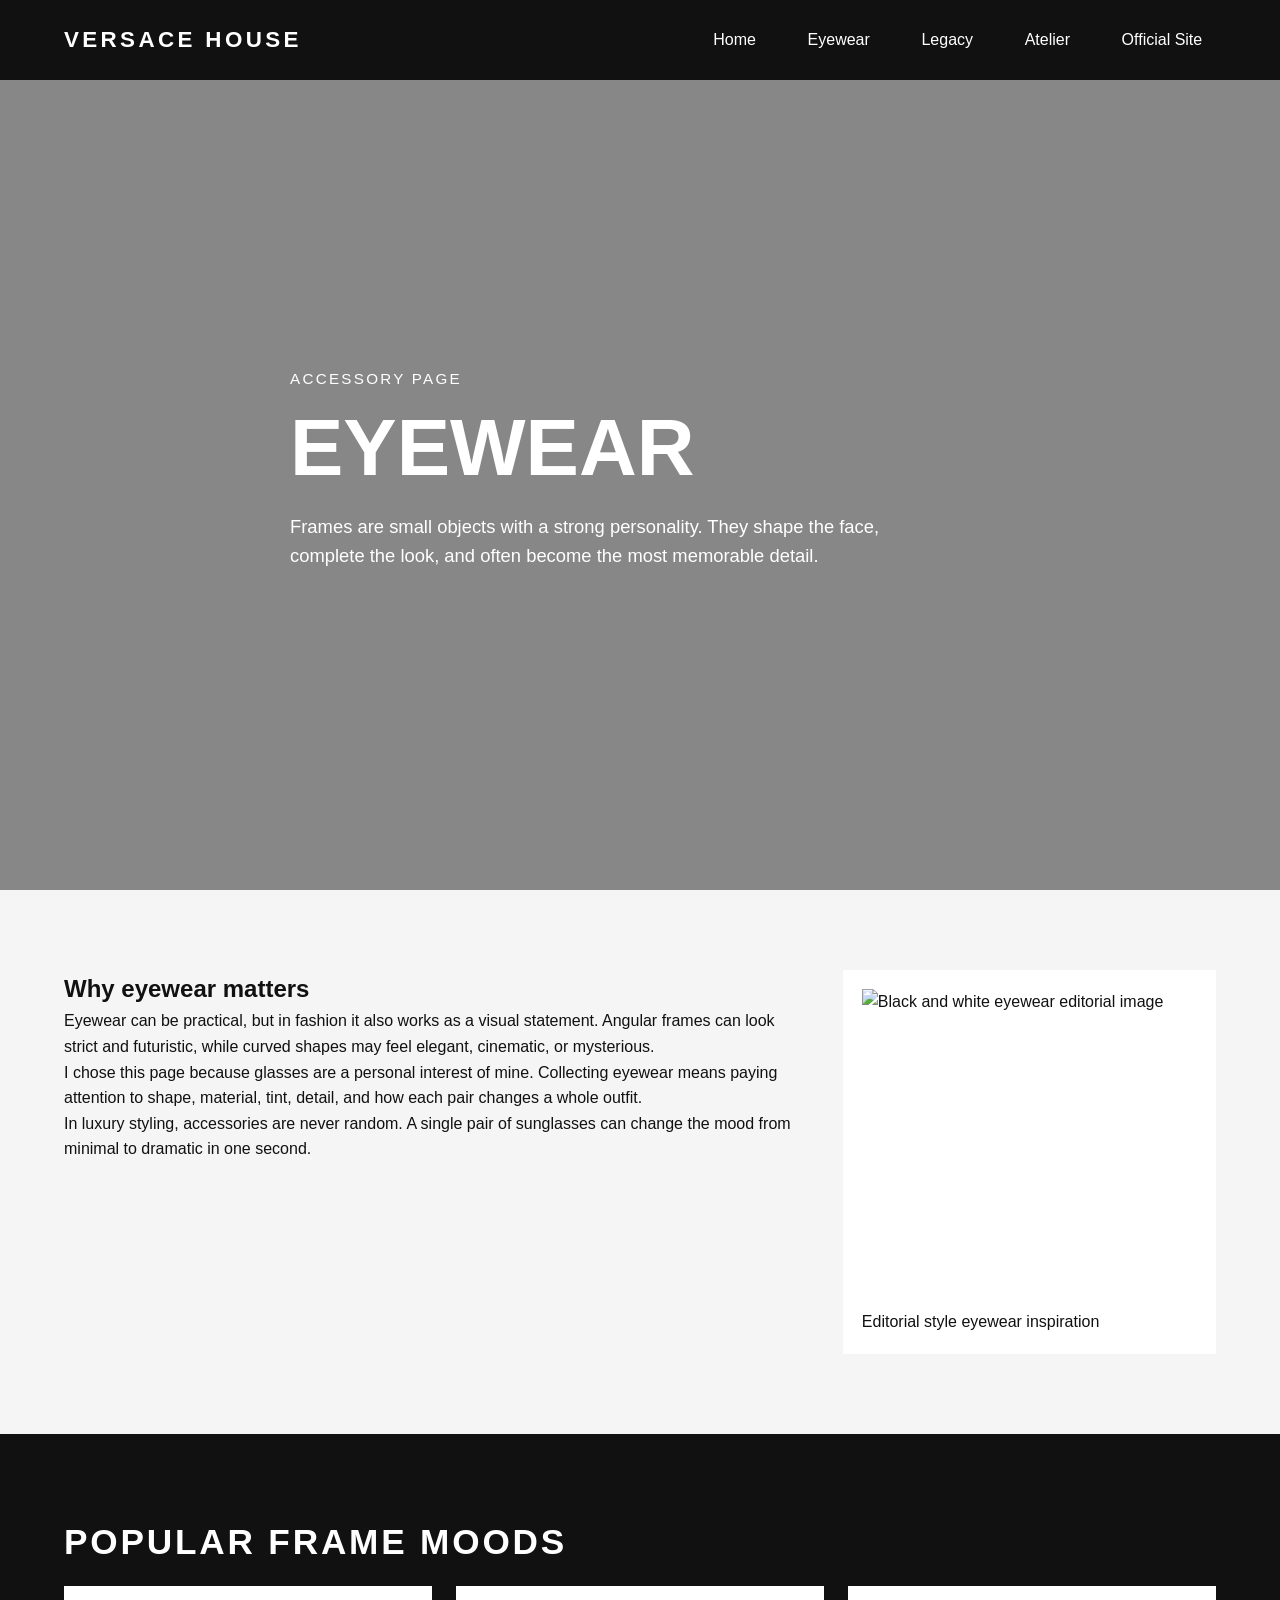
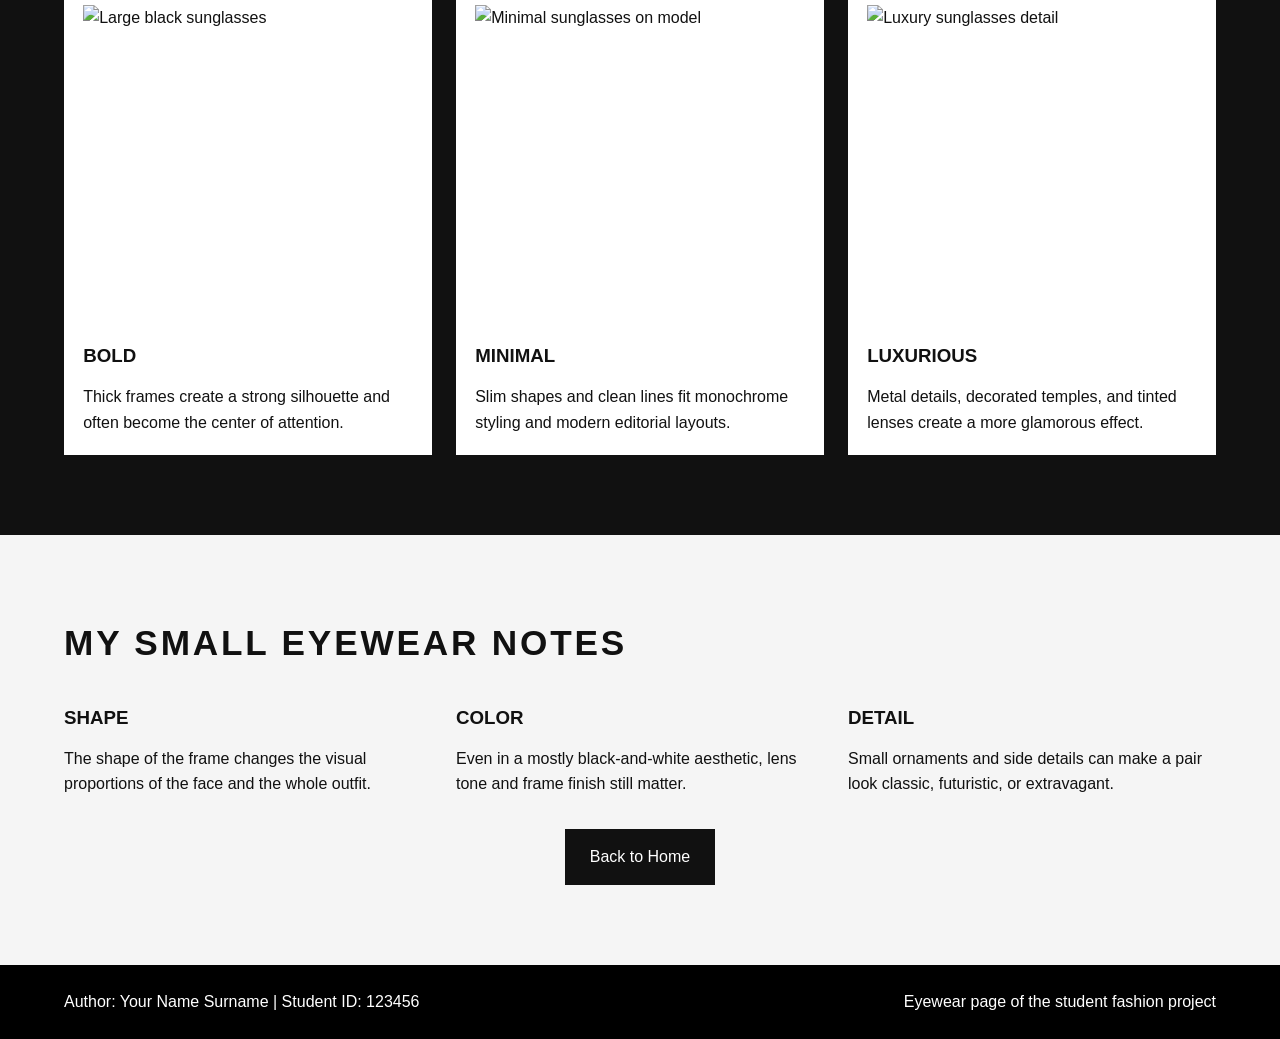
==== accessories.html @ 0a2e38f7 "Rename eyewear.html to accessories.html" ====
<!DOCTYPE html>
<html lang="en">
<head>
  <meta charset="UTF-8">
  <meta name="viewport" content="width=device-width, initial-scale=1.0">
  <title>Versace House | Eyewear</title>
  <link rel="stylesheet" href="style.css">
</head>
<body>
  <header class="site-header">
    <div class="container header-row">
      <a href="index.html" class="logo">VERSACE HOUSE</a>
      <button class="menu-btn" id="menuBtn">Menu</button>
      <nav class="main-nav" id="mainNav">
        <a href="index.html">Home</a>
        <a href="eyewear.html">Eyewear</a>
        <a href="legacy.html">Legacy</a>
        <a href="atelier.html">Atelier</a>
        <a href="[versace.com](https://www.versace.com/)" target="_blank" rel="noopener noreferrer">Official Site</a>
      </nav>
    </div>
  </header>
  <main>
    <section class="sub-hero hero-eyewear">
      <div class="overlay"></div>
      <div class="container hero-content">
        <p class="hero-kicker">Accessory Page</p>
        <h1>Eyewear</h1>
        <p class="hero-text">
          Frames are small objects with a strong personality. They shape the face,
          complete the look, and often become the most memorable detail.
        </p>
      </div>
    </section>
    <section class="section">
      <div class="container two-columns">
        <article>
          <h2>Why eyewear matters</h2>
          <p>
            Eyewear can be practical, but in fashion it also works as a visual statement.
            Angular frames can look strict and futuristic, while curved shapes may feel elegant,
            cinematic, or mysterious.
          </p>
          <p>
            I chose this page because glasses are a personal interest of mine.
            Collecting eyewear means paying attention to shape, material, tint,
            detail, and how each pair changes a whole outfit.
          </p>
          <p>
            In luxury styling, accessories are never random. A single pair of sunglasses can
            change the mood from minimal to dramatic in one second.
          </p>
        </article>
        <figure class="side-image">
          <img src="images/eyewear-main.jpg" alt="Black and white eyewear editorial image">
          <figcaption>Editorial style eyewear inspiration</figcaption>
        </figure>
      </div>
    </section>
    <section class="section dark-section">
      <div class="container">
        <h2 class="section-title">Popular frame moods</h2>
        <div class="cards-grid">
          <article class="card">
            <img src="images/sunglasses-local.jpg" alt="Large black sunglasses">
            <h3>Bold</h3>
            <p>
              Thick frames create a strong silhouette and often become the center of attention.
            </p>
          </article>
          <article class="card">
            <img src="[images.unsplash.com](https://images.unsplash.com/photo-1577803645773-f96470509666?auto=format&fit=crop&w=900&q=80)" alt="Minimal sunglasses on model">
            <h3>Minimal</h3>
            <p>
              Slim shapes and clean lines fit monochrome styling and modern editorial layouts.
            </p>
          </article>
          <article class="card">
            <img src="[images.unsplash.com](https://images.unsplash.com/photo-1511499767150-a48a237f0083?auto=format&fit=crop&w=900&q=80)" alt="Luxury sunglasses detail">
            <h3>Luxurious</h3>
            <p>
              Metal details, decorated temples, and tinted lenses create a more glamorous effect.
            </p>
          </article>
        </div>
      </div>
    </section>
    <section class="section">
      <div class="container">
        <h2 class="section-title">My small eyewear notes</h2>
        <div class="three-columns">
          <article>
            <h3>Shape</h3>
            <p>
              The shape of the frame changes the visual proportions of the face and the whole outfit.
            </p>
          </article>
          <article>
            <h3>Color</h3>
            <p>
              Even in a mostly black-and-white aesthetic, lens tone and frame finish still matter.
            </p>
          </article>
          <article>
            <h3>Detail</h3>
            <p>
              Small ornaments and side details can make a pair look classic, futuristic, or extravagant.
            </p>
          </article>
        </div>
        <div class="center-box">
          <a href="index.html" class="btn">Back to Home</a>
        </div>
      </div>
    </section>
  </main>
  <footer class="site-footer">
    <div class="container footer-row">
      <p>Author: Your Name Surname | Student ID: 123456</p>
      <p>Eyewear page of the student fashion project</p>
    </div>
  </footer>
  <script src="script.js"></script>
</body>
</html>
---- style.css ----
/* ===== BASIC RESET ===== */
* {
  box-sizing: border-box;
  margin: 0;
  padding: 0;
}
html {
  scroll-behavior: smooth;
}
body {
  font-family: Arial, Helvetica, sans-serif;
  background-color: #f5f5f5;
  color: #111111;
  line-height: 1.6;
}
/* ===== GENERAL ===== */
.container {
  width: 90%;
  max-width: 1400px;
  margin: 0 auto;
}
.section {
  padding: 5rem 0;
}
.section-title {
  font-size: 2.2rem;
  margin-bottom: 1rem;
  text-transform: uppercase;
  letter-spacing: 0.08em;
}
.section-intro {
  max-width: 800px;
  margin-bottom: 2rem;
  color: #444444;
}
.small-text {
  font-size: 0.95rem;
  color: #555555;
}
img {
  width: 100%;
  display: block;
}
a {
  text-decoration: none;
  color: inherit;
}
ul.simple-list {
  margin-top: 1rem;
  margin-left: 1.5rem;
}
ul.simple-list li {
  margin-bottom: 0.5rem;
}
/* ===== HEADER ===== */
.site-header {
  background-color: #111111;
  color: #ffffff;
  position: sticky;
  top: 0;
  z-index: 1000;
}
.header-row {
  min-height: 80px;
  display: flex;
  justify-content: space-between;
  align-items: center;
  gap: 2rem;
}
.logo {
  font-size: 1.4rem;
  font-weight: bold;
  letter-spacing: 0.15em;
}
.main-nav {
  display: flex;
  gap: 1.5rem;
  align-items: center;
}
.main-nav a {
  padding: 0.5rem 0.8rem;
  border: 1px solid transparent;
  transition: all 0.3s ease;
}
.main-nav a:hover {
  border-color: #ffffff;
  background-color: #ffffff;
  color: #111111;
}
.menu-btn {
  display: none;
  background-color: #ffffff;
  color: #111111;
  border: none;
  padding: 0.7rem 1rem;
  cursor: pointer;
  font-weight: bold;
}
/* ===== HERO ===== */
.hero,
.sub-hero {
  position: relative;
  min-height: 90vh;
  background-position: center;
  background-size: cover;
  display: flex;
  align-items: center;
  overflow: hidden;
}
.hero-home {
  background-image: url("images/hero-main.jpg");
}
.hero-eyewear {
  background-image: url("images/eyewear-main.jpg");
}
.hero-legacy {
  background-image: url("images/legacy-main.jpg");
}
.hero-atelier {
  background-image: url("images/atelier-main.jpg");
}
.overlay {
  position: absolute;
  inset: 0;
  background-color: rgba(0, 0, 0, 0.45);
}
.hero-content {
  position: relative;
  z-index: 2;
  color: #ffffff;
  max-width: 700px;
  animation: fadeUp 1.3s ease;
}
.hero-kicker {
  text-transform: uppercase;
  letter-spacing: 0.15em;
  margin-bottom: 1rem;
  font-size: 0.95rem;
}
.hero h1,
.sub-hero h1 {
  font-size: 5rem;
  line-height: 1;
  text-transform: uppercase;
  margin-bottom: 1.5rem;
}
.hero-text {
  font-size: 1.15rem;
  max-width: 600px;
  margin-bottom: 2rem;
}
.hero-buttons {
  display: flex;
  flex-wrap: wrap;
  gap: 1rem;
}
/* ===== BUTTONS ===== */
.btn {
  display: inline-block;
  padding: 0.9rem 1.5rem;
  background-color: #111111;
  color: #ffffff;
  border: 1px solid #111111;
  transition: all 0.35s ease;
}
.btn:hover {
  background-color: #ffffff;
  color: #111111;
  transform: translateY(-3px);
  box-shadow: 0 12px 20px rgba(0, 0, 0, 0.15);
}
.btn-outline {
  background-color: transparent;
  border: 1px solid #ffffff;
}
.btn-outline:hover {
  background-color: #ffffff;
  color: #111111;
}
.text-link {
  display: inline-block;
  margin-top: 1rem;
  font-weight: bold;
  border-bottom: 1px solid #111111;
  transition: all 0.3s ease;
}
.text-link:hover {
  opacity: 0.7;
}
/* ===== LAYOUTS ===== */
.two-columns {
  display: grid;
  grid-template-columns: 2fr 1fr;
  gap: 2rem;
  align-items: start;
}
.three-columns {
  display: grid;
  grid-template-columns: repeat(3, 1fr);
  gap: 1.5rem;
}
.cards-grid {
  display: grid;
  grid-template-columns: repeat(3, 1fr);
  gap: 1.5rem;
}
.image-demo-grid {
  display: grid;
  grid-template-columns: 1fr 1fr;
  gap: 1rem;
}
.gallery-grid {
  display: grid;
  grid-template-columns: repeat(4, 1fr);
  gap: 1rem;
}
.card,
.quote-box,
.timeline-item,
.side-image,
.image-demo-grid figure {
  background-color: #ffffff;
  padding: 1.2rem;
}
.card img,
.side-image img,
.gallery-grid img,
.image-demo-grid img {
  height: 320px;
  object-fit: cover;
}
.card h3,
.three-columns h3,
.timeline-item h3 {
  margin: 1rem 0 0.8rem 0;
  text-transform: uppercase;
}
.timeline-like {
  display: grid;
  grid-template-columns: repeat(3, 1fr);
  gap: 1.5rem;
  margin-top: 2rem;
}
.center-box {
  margin-top: 2rem;
  text-align: center;
}
.dark-section {
  background-color: #111111;
  color: #ffffff;
}
.dark-section .card {
  color: #111111;
}
.dark-section .section-intro {
  color: #dddddd;
}
/* ===== SVG ===== */
.svg-wrap {
  margin-top: 2rem;
  background-color: #ffffff;
  padding: 1rem;
}
.fashion-svg {
  width: 100%;
  height: auto;
}
.svg-stroke {
  fill: none;
  stroke: #111111;
  stroke-width: 3;
}
.svg-fill {
  fill: #111111;
  stroke: #111111;
  stroke-width: 2;
}
.svg-text {
  font-size: 2rem;
  font-weight: bold;
  letter-spacing: 0.3em;
  fill: #111111;
}
/* ===== MAP ===== */
.map-box {
  margin-top: 2rem;
}
.map-image {
  max-width: 100%;
  border: 4px solid #ffffff;
}
/* ===== FOOTER ===== */
.site-footer {
  background-color: #000000;
  color: #ffffff;
  padding: 1.5rem 0;
}
.footer-row {
  display: flex;
  justify-content: space-between;
  gap: 1rem;
  flex-wrap: wrap;
}
/* ===== SIMPLE ANIMATION ===== */
@keyframes fadeUp {
  from {
    opacity: 0;
    transform: translateY(30px);
  }
  to {
    opacity: 1;
    transform: translateY(0);
  }
}
/* ===== RESPONSIVE ===== */
@media (max-width: 900px) {
  .two-columns,
  .three-columns,
  .cards-grid,
  .timeline-like,
  .gallery-grid,
  .image-demo-grid {
    grid-template-columns: 1fr 1fr;
  }
  .hero h1,
  .sub-hero h1 {
    font-size: 3.5rem;
  }
}
@media (max-width: 768px) {
  .menu-btn {
    display: block;
  }
  .main-nav {
    display: none;
    width: 100%;
    flex-direction: column;
    align-items: flex-start;
    padding-bottom: 1rem;
  }
  .main-nav.show {
    display: flex;
  }
  .header-row {
    flex-wrap: wrap;
    padding: 1rem 0;
  }
  .two-columns,
  .three-columns,
  .cards-grid,
  .timeline-like,
  .gallery-grid,
  .image-demo-grid {
    grid-template-columns: 1fr;
  }
  .hero,
  .sub-hero {
    min-height: 75vh;
  }
  .hero h1,
  .sub-hero h1 {
    font-size: 2.7rem;
  }
  .section {
    padding: 3.5rem 0;
  }
}
@media (min-width: 1600px) {
  body {
    font-size: 1.1rem;
  }
  .hero h1,
  .sub-hero h1 {
    font-size: 6rem;
  }
  .card img,
  .side-image img,
  .gallery-grid img,
  .image-demo-grid img {
    height: 380px;
  }
}
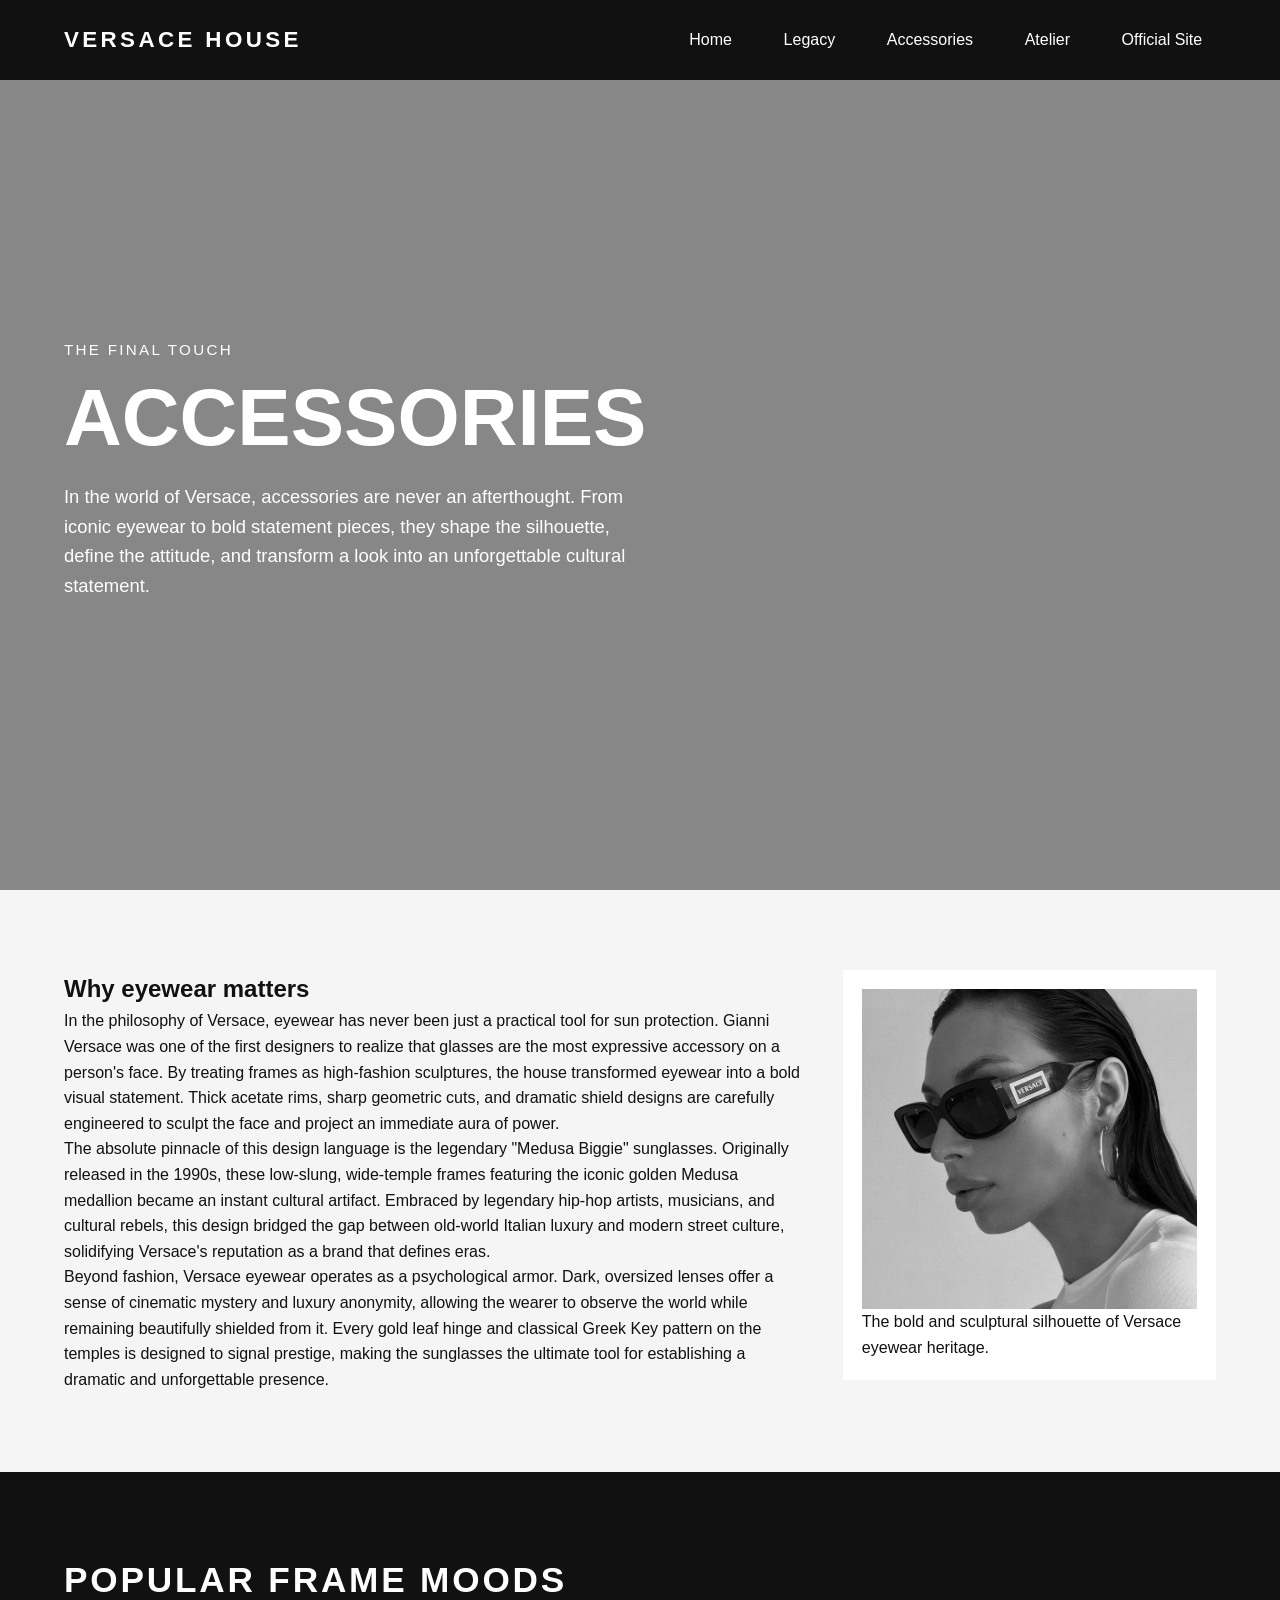
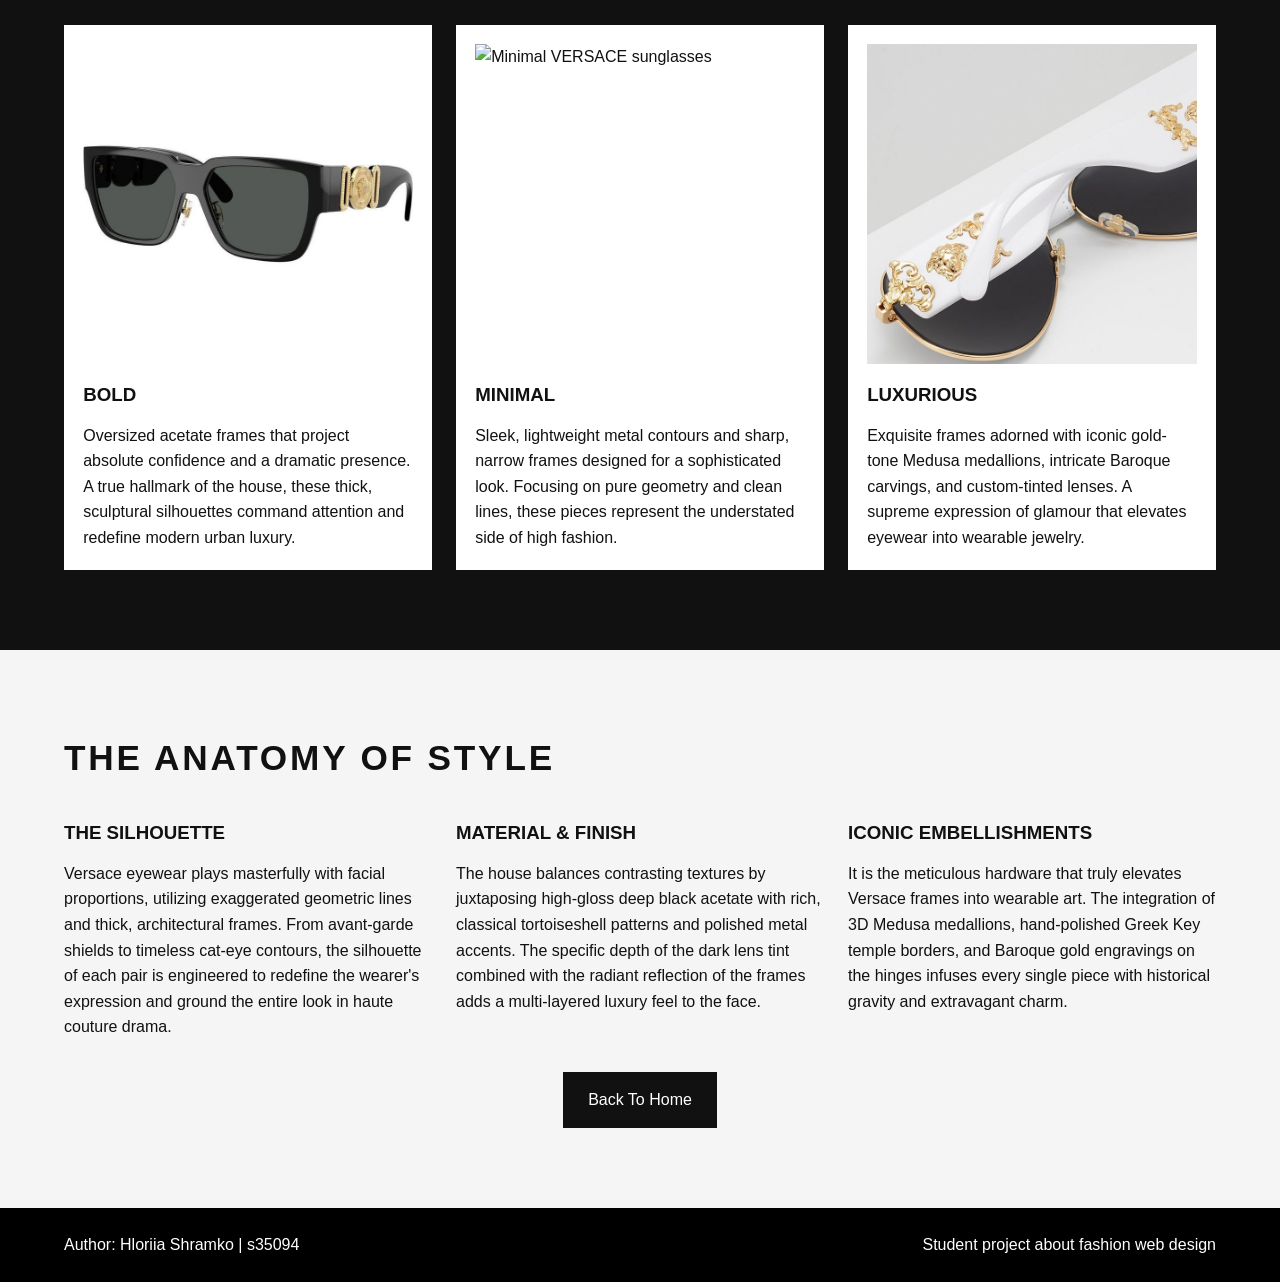
==== commit e85ae16a: "Update accessories.html" ====
--- a/accessories.html
+++ b/accessories.html
@@ -1,125 +1,101 @@
 <!DOCTYPE html>
 <html lang="en">
 <head>
-  <meta charset="UTF-8">
-  <meta name="viewport" content="width=device-width, initial-scale=1.0">
-  <title>Versace House | Eyewear</title>
-  <link rel="stylesheet" href="style.css">
+ <meta charset="UTF-8">
+ <meta name="viewport" content="width=device-width, initial-scale=1.0">
+ <title>Versace House | Home</title>
+ <link rel="stylesheet" href="style.css">
 </head>
 <body>
-  <header class="site-header">
-    <div class="container header-row">
-      <a href="index.html" class="logo">VERSACE HOUSE</a>
-      <button class="menu-btn" id="menuBtn">Menu</button>
-      <nav class="main-nav" id="mainNav">
-        <a href="index.html">Home</a>
-        <a href="eyewear.html">Eyewear</a>
-        <a href="legacy.html">Legacy</a>
-        <a href="atelier.html">Atelier</a>
-        <a href="[versace.com](https://www.versace.com/)" target="_blank" rel="noopener noreferrer">Official Site</a>
-      </nav>
-    </div>
-  </header>
-  <main>
-    <section class="sub-hero hero-eyewear">
-      <div class="overlay"></div>
-      <div class="container hero-content">
-        <p class="hero-kicker">Accessory Page</p>
-        <h1>Eyewear</h1>
-        <p class="hero-text">
-          Frames are small objects with a strong personality. They shape the face,
-          complete the look, and often become the most memorable detail.
-        </p>
-      </div>
-    </section>
-    <section class="section">
-      <div class="container two-columns">
-        <article>
-          <h2>Why eyewear matters</h2>
-          <p>
-            Eyewear can be practical, but in fashion it also works as a visual statement.
-            Angular frames can look strict and futuristic, while curved shapes may feel elegant,
-            cinematic, or mysterious.
-          </p>
-          <p>
-            I chose this page because glasses are a personal interest of mine.
-            Collecting eyewear means paying attention to shape, material, tint,
-            detail, and how each pair changes a whole outfit.
-          </p>
-          <p>
-            In luxury styling, accessories are never random. A single pair of sunglasses can
-            change the mood from minimal to dramatic in one second.
-          </p>
-        </article>
-        <figure class="side-image">
-          <img src="images/eyewear-main.jpg" alt="Black and white eyewear editorial image">
-          <figcaption>Editorial style eyewear inspiration</figcaption>
-        </figure>
-      </div>
-    </section>
-    <section class="section dark-section">
-      <div class="container">
-        <h2 class="section-title">Popular frame moods</h2>
-        <div class="cards-grid">
-          <article class="card">
-            <img src="images/sunglasses-local.jpg" alt="Large black sunglasses">
-            <h3>Bold</h3>
-            <p>
-              Thick frames create a strong silhouette and often become the center of attention.
-            </p>
-          </article>
-          <article class="card">
-            <img src="[images.unsplash.com](https://images.unsplash.com/photo-1577803645773-f96470509666?auto=format&fit=crop&w=900&q=80)" alt="Minimal sunglasses on model">
-            <h3>Minimal</h3>
-            <p>
-              Slim shapes and clean lines fit monochrome styling and modern editorial layouts.
-            </p>
-          </article>
-          <article class="card">
-            <img src="[images.unsplash.com](https://images.unsplash.com/photo-1511499767150-a48a237f0083?auto=format&fit=crop&w=900&q=80)" alt="Luxury sunglasses detail">
-            <h3>Luxurious</h3>
-            <p>
-              Metal details, decorated temples, and tinted lenses create a more glamorous effect.
-            </p>
-          </article>
-        </div>
-      </div>
-    </section>
-    <section class="section">
-      <div class="container">
-        <h2 class="section-title">My small eyewear notes</h2>
-        <div class="three-columns">
-          <article>
-            <h3>Shape</h3>
-            <p>
-              The shape of the frame changes the visual proportions of the face and the whole outfit.
-            </p>
-          </article>
-          <article>
-            <h3>Color</h3>
-            <p>
-              Even in a mostly black-and-white aesthetic, lens tone and frame finish still matter.
-            </p>
-          </article>
-          <article>
-            <h3>Detail</h3>
-            <p>
-              Small ornaments and side details can make a pair look classic, futuristic, or extravagant.
-            </p>
-          </article>
-        </div>
-        <div class="center-box">
-          <a href="index.html" class="btn">Back to Home</a>
-        </div>
-      </div>
-    </section>
-  </main>
-  <footer class="site-footer">
-    <div class="container footer-row">
-      <p>Author: Your Name Surname | Student ID: 123456</p>
-      <p>Eyewear page of the student fashion project</p>
-    </div>
-  </footer>
-  <script src="script.js"></script>
+ <header class="site-header">
+  <div class="container header-row">
+   <a href="index.html" class="logo">VERSACE HOUSE</a>
+   <button class="menu-btn" id="menuBtn">Menu</button>
+   <nav class="main-nav" id="mainNav">
+    <a href="index.html">Home</a>
+    <a href="legacy.html">Legacy</a>
+    <a href="accessories.html">Accessories</a>
+    <a href="atelier.html">Atelier</a>
+    <a href="https://www.versace.com/" target="_blank">Official Site</a>
+   </nav>
+  </div>
+ </header>
+<main>
+<section class="sub-hero hero-accessories">
+  <div class="overlay"></div>
+  <div class="container">
+   <div class="hero-content">
+    <p class="hero-kicker">The final touch</p>
+    <h1>Accessories</h1>
+    <p class="hero-text">In the world of Versace, accessories are never an afterthought. From iconic eyewear to bold statement pieces, they shape the silhouette, define the attitude, and transform a look into an unforgettable cultural statement.</p>
+   </div>
+  </div>
+ </section>
+ <section class="section">
+  <div class="container two-columns">
+   <article>
+    <h2>Why eyewear matters</h2>
+    <p>In the philosophy of Versace, eyewear has never been just a practical tool for sun protection. Gianni Versace was one of the first designers to realize that glasses are the most expressive accessory on a person's face. By treating frames as high-fashion sculptures, the house transformed eyewear into a bold visual statement. Thick acetate rims, sharp geometric cuts, and dramatic shield designs are carefully engineered to sculpt the face and project an immediate aura of power.</p>
+    <p>The absolute pinnacle of this design language is the legendary "Medusa Biggie" sunglasses. Originally released in the 1990s, these low-slung, wide-temple frames featuring the iconic golden Medusa medallion became an instant cultural artifact. Embraced by legendary hip-hop artists, musicians, and cultural rebels, this design bridged the gap between old-world Italian luxury and modern street culture, solidifying Versace's reputation as a brand that defines eras.</p>
+    <p>Beyond fashion, Versace eyewear operates as a psychological armor. Dark, oversized lenses offer a sense of cinematic mystery and luxury anonymity, allowing the wearer to observe the world while remaining beautifully shielded from it. Every gold leaf hinge and classical Greek Key pattern on the temples is designed to signal prestige, making the sunglasses the ultimate tool for establishing a dramatic and unforgettable presence.</p>
+   </article>
+   <div class="side-image">
+    <img src="images/eyewear-versace-editorial.jpg" alt="VERSACE editorial image of eyewear">
+    <p class="caption">The bold and sculptural silhouette of Versace eyewear heritage.</p>
+   </div>
+  </div>
+ </section>
+ <section class="section dark-section">
+  <div class="container">
+   <h2 class="section-title">Popular frame moods</h2>
+   <div class="cards-grid">
+    <article class="card">
+     <img src="images/large-sunglasses.jpg" alt="Large black VERSACE sunglasses">
+     <h3>Bold</h3>
+     <p>Oversized acetate frames that project absolute confidence and a dramatic presence. A true hallmark of the house, these thick, sculptural silhouettes command attention and redefine modern urban luxury.</p>
+    </article>
+    <article class="card">
+     <img src="images/minimal-versace-sunglasses" alt="Minimal VERSACE sunglasses">
+     <h3>Minimal</h3>
+     <p>Sleek, lightweight metal contours and sharp, narrow frames designed for a sophisticated look. Focusing on pure geometry and clean lines, these pieces represent the understated side of high fashion.</p>
+    </article>
+    <article class="card">
+     <img src="images/luxurious-sunglasses.jpg" alt="Luxury VERSACE sunglasses">
+     <h3>Luxurious</h3>
+     <p>Exquisite frames adorned with iconic gold-tone Medusa medallions, intricate Baroque carvings, and custom-tinted lenses. A supreme expression of glamour that elevates eyewear into wearable jewelry.</p>
+    </article>
+   </div>
+  </div>
+ </section>
+ <section class="section">
+  <div class="container">
+   <h2 class="section-title">The Anatomy of Style</h2>
+   <div class="three-columns">
+    <article>
+     <h3>The Silhouette</h3>
+     <p>Versace eyewear plays masterfully with facial proportions, utilizing exaggerated geometric lines and thick, architectural frames. From avant-garde shields to timeless cat-eye contours, the silhouette of each pair is engineered to redefine the wearer's expression and ground the entire look in haute couture drama.</p>
+    </article>
+    <article>
+     <h3>Material & Finish</h3>
+     <p>The house balances contrasting textures by juxtaposing high-gloss deep black acetate with rich, classical tortoiseshell patterns and polished metal accents. The specific depth of the dark lens tint combined with the radiant reflection of the frames adds a multi-layered luxury feel to the face.</p>
+    </article>
+    <article>
+     <h3>Iconic Embellishments</h3>
+     <p>It is the meticulous hardware that truly elevates Versace frames into wearable art. The integration of 3D Medusa medallions, hand-polished Greek Key temple borders, and Baroque gold engravings on the hinges infuses every single piece with historical gravity and extravagant charm.</p>
+    </article>
+   </div>
+   <div class="center-box">
+    <a href="index.html" class="btn">Back To Home</a>
+   </div>
+  </div>
+ </section>
+</main>
+<footer class="site-footer">
+ <div class="container footer-row">
+  <p>Author: Hloriia Shramko | s35094</p>
+  <p>Student project about fashion web design</p>
+ </div>
+</footer>
+ <script src="script.js"></script>
 </body>
 </html>
--- a/style.css
+++ b/style.css
@@ -284,10 +284,15 @@
 /* ===== MAP ===== */
 .map-box {
   margin-top: 2rem;
+  text-align: center; /* Центрируем контейнер с картой */
 }
 .map-image {
-  max-width: 100%;
+  /* Мы жестко фиксируем размеры картинки под оригинальный чертеж */
+  width: 680px !important;
+  height: 200px !important;
   border: 4px solid #ffffff;
+  display: block;
+  margin: 0 auto; /* Центрируем саму картинку на темном фоне */
 }
 /* ===== FOOTER ===== */
 .site-footer {
@@ -364,6 +369,12 @@
   .section {
     padding: 3.5rem 0;
   }
+  /* Для мобильных экранов плавно уменьшаем и центрируем карту */
+  .map-image {
+    width: 100% !important;
+    max-width: 680px !important;
+    height: auto !important;
+  }
 }
 @media (min-width: 1600px) {
   body {
@@ -380,3 +391,4 @@
     height: 380px;
   }
 }
+
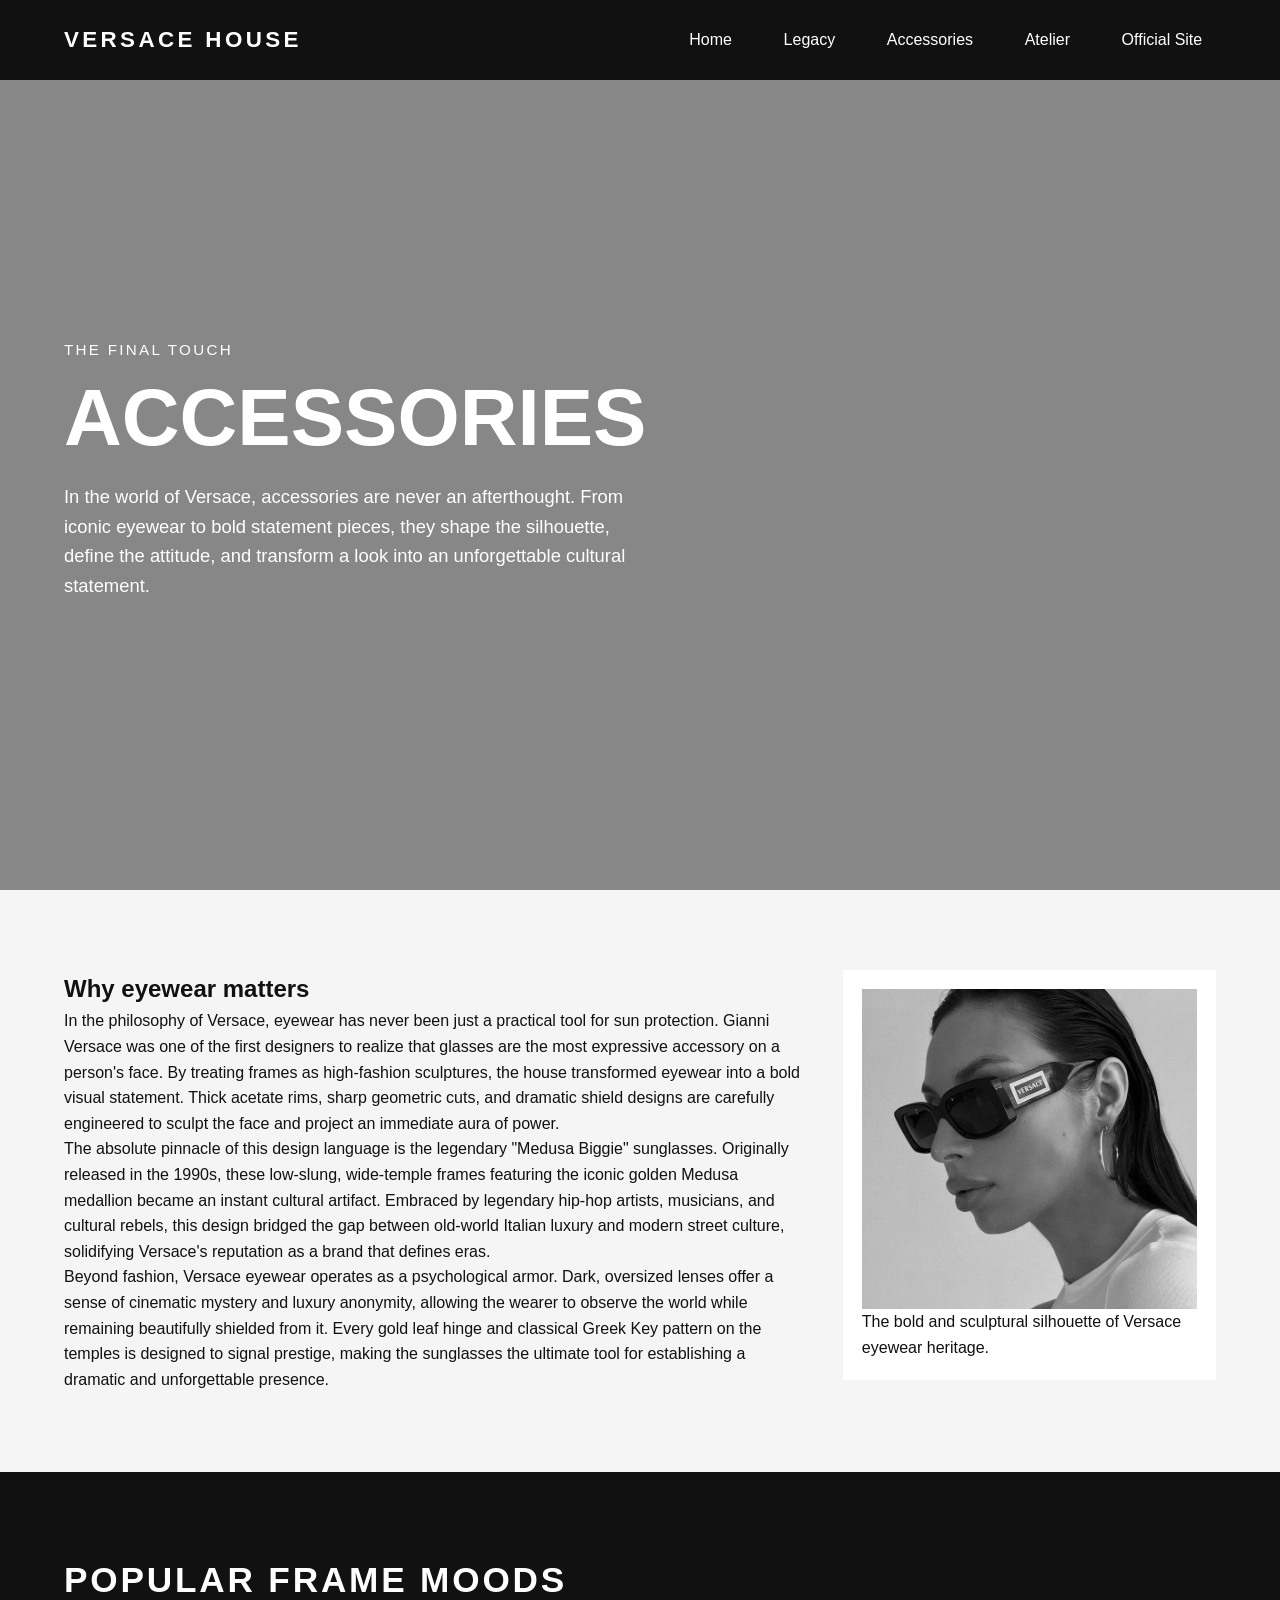
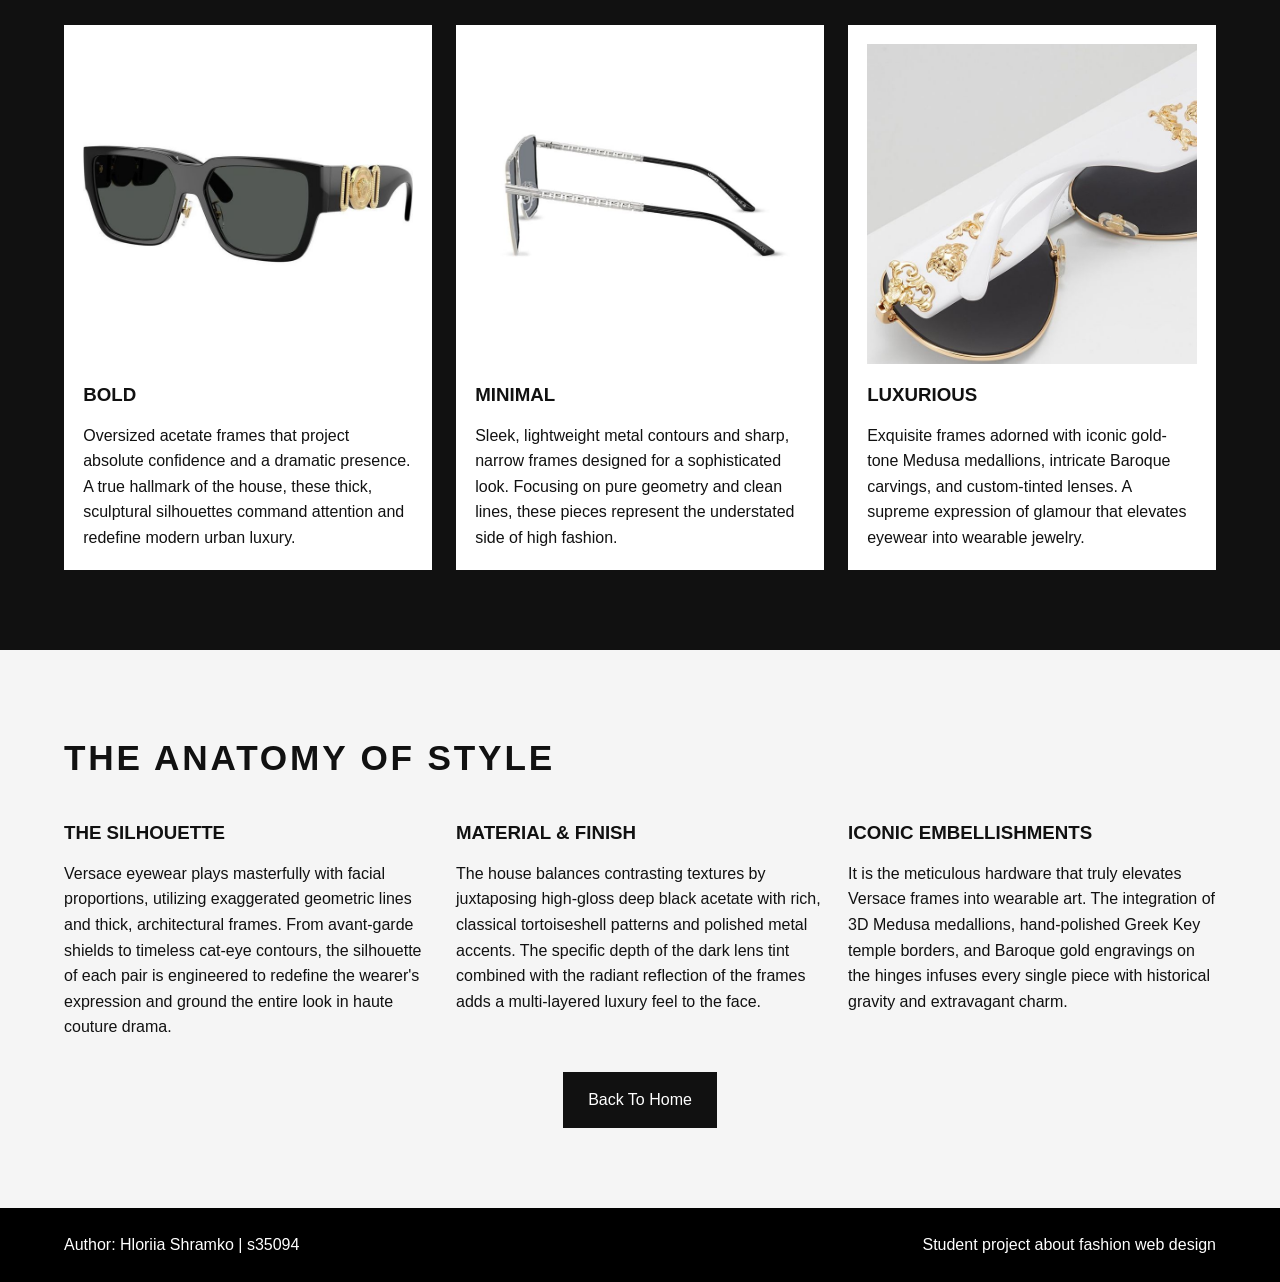
==== commit 46741e45: "Update accessories.html" ====
--- a/accessories.html
+++ b/accessories.html
@@ -55,7 +55,7 @@
      <p>Oversized acetate frames that project absolute confidence and a dramatic presence. A true hallmark of the house, these thick, sculptural silhouettes command attention and redefine modern urban luxury.</p>
     </article>
     <article class="card">
-     <img src="images/minimal-versace-sunglasses" alt="Minimal VERSACE sunglasses">
+     <img src="images/minimal-versace-sunglasses.jpg" alt="Minimal VERSACE sunglasses">
      <h3>Minimal</h3>
      <p>Sleek, lightweight metal contours and sharp, narrow frames designed for a sophisticated look. Focusing on pure geometry and clean lines, these pieces represent the understated side of high fashion.</p>
     </article>
